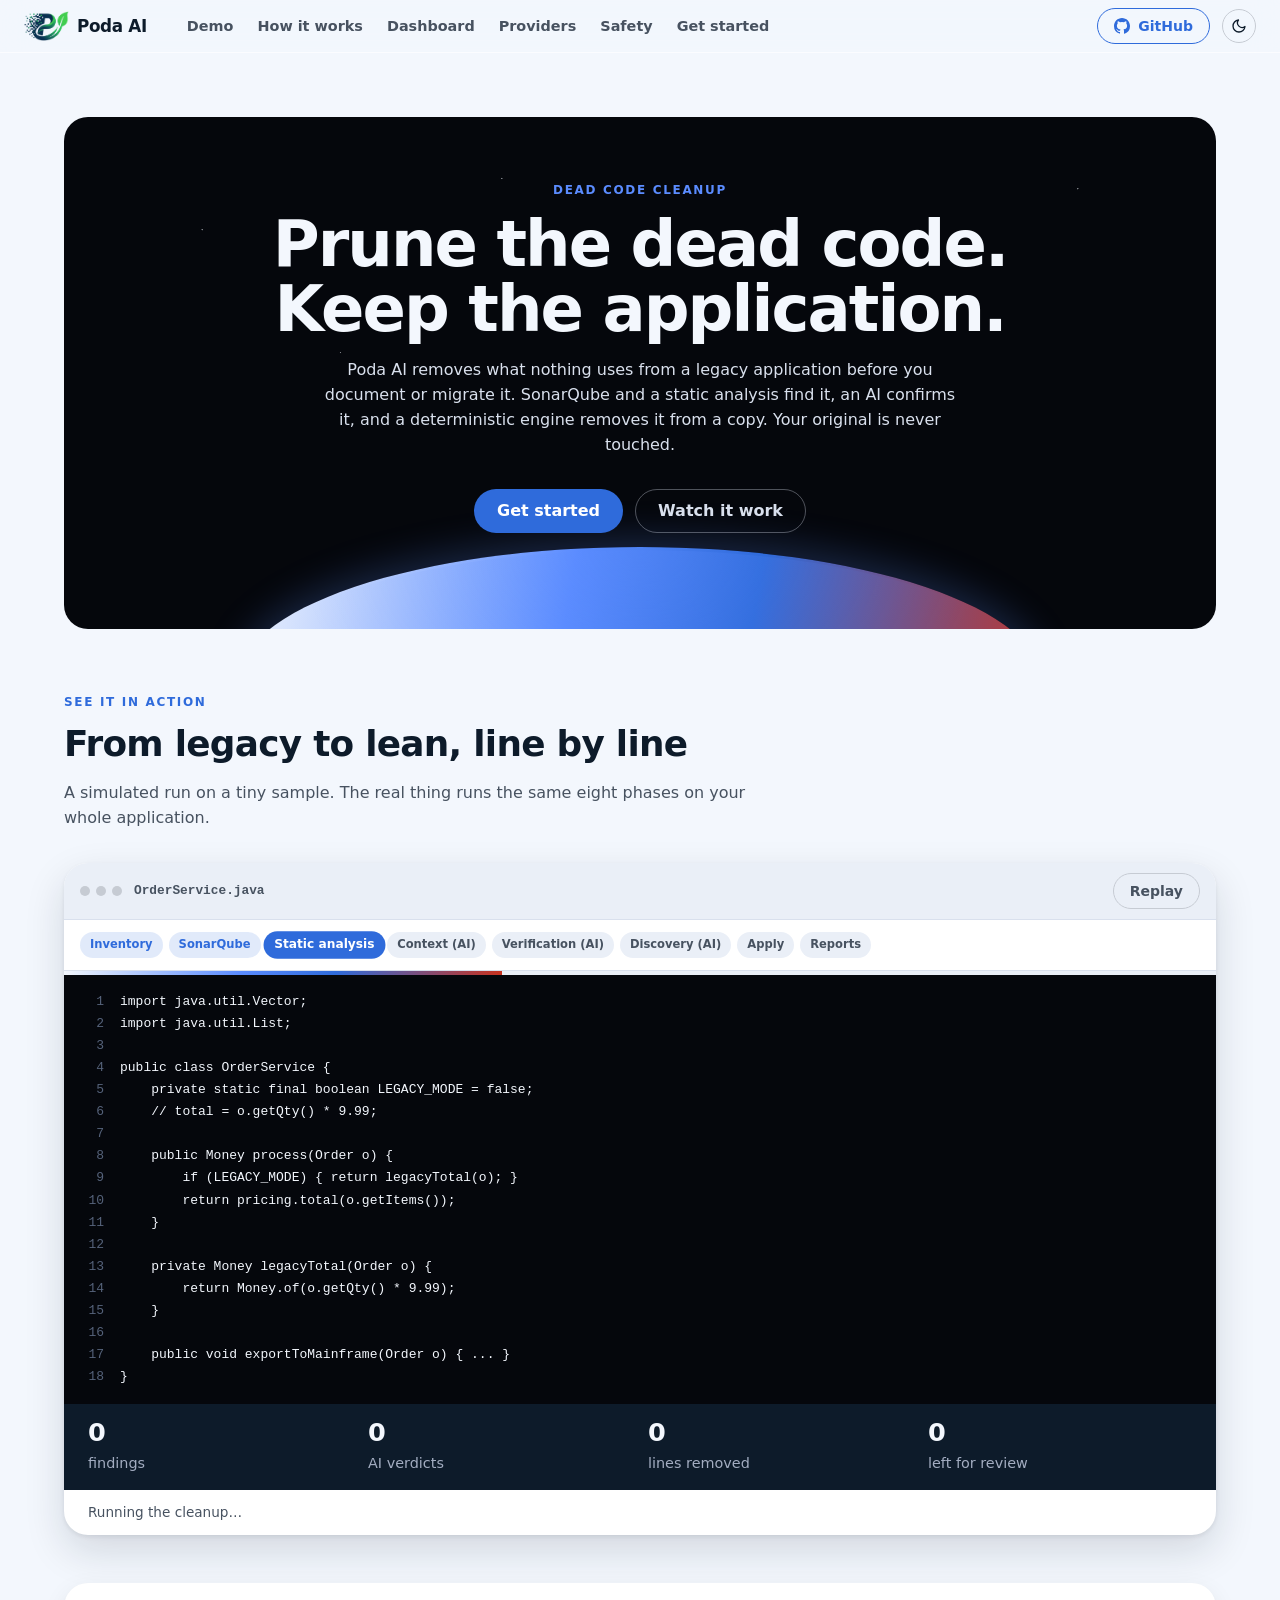
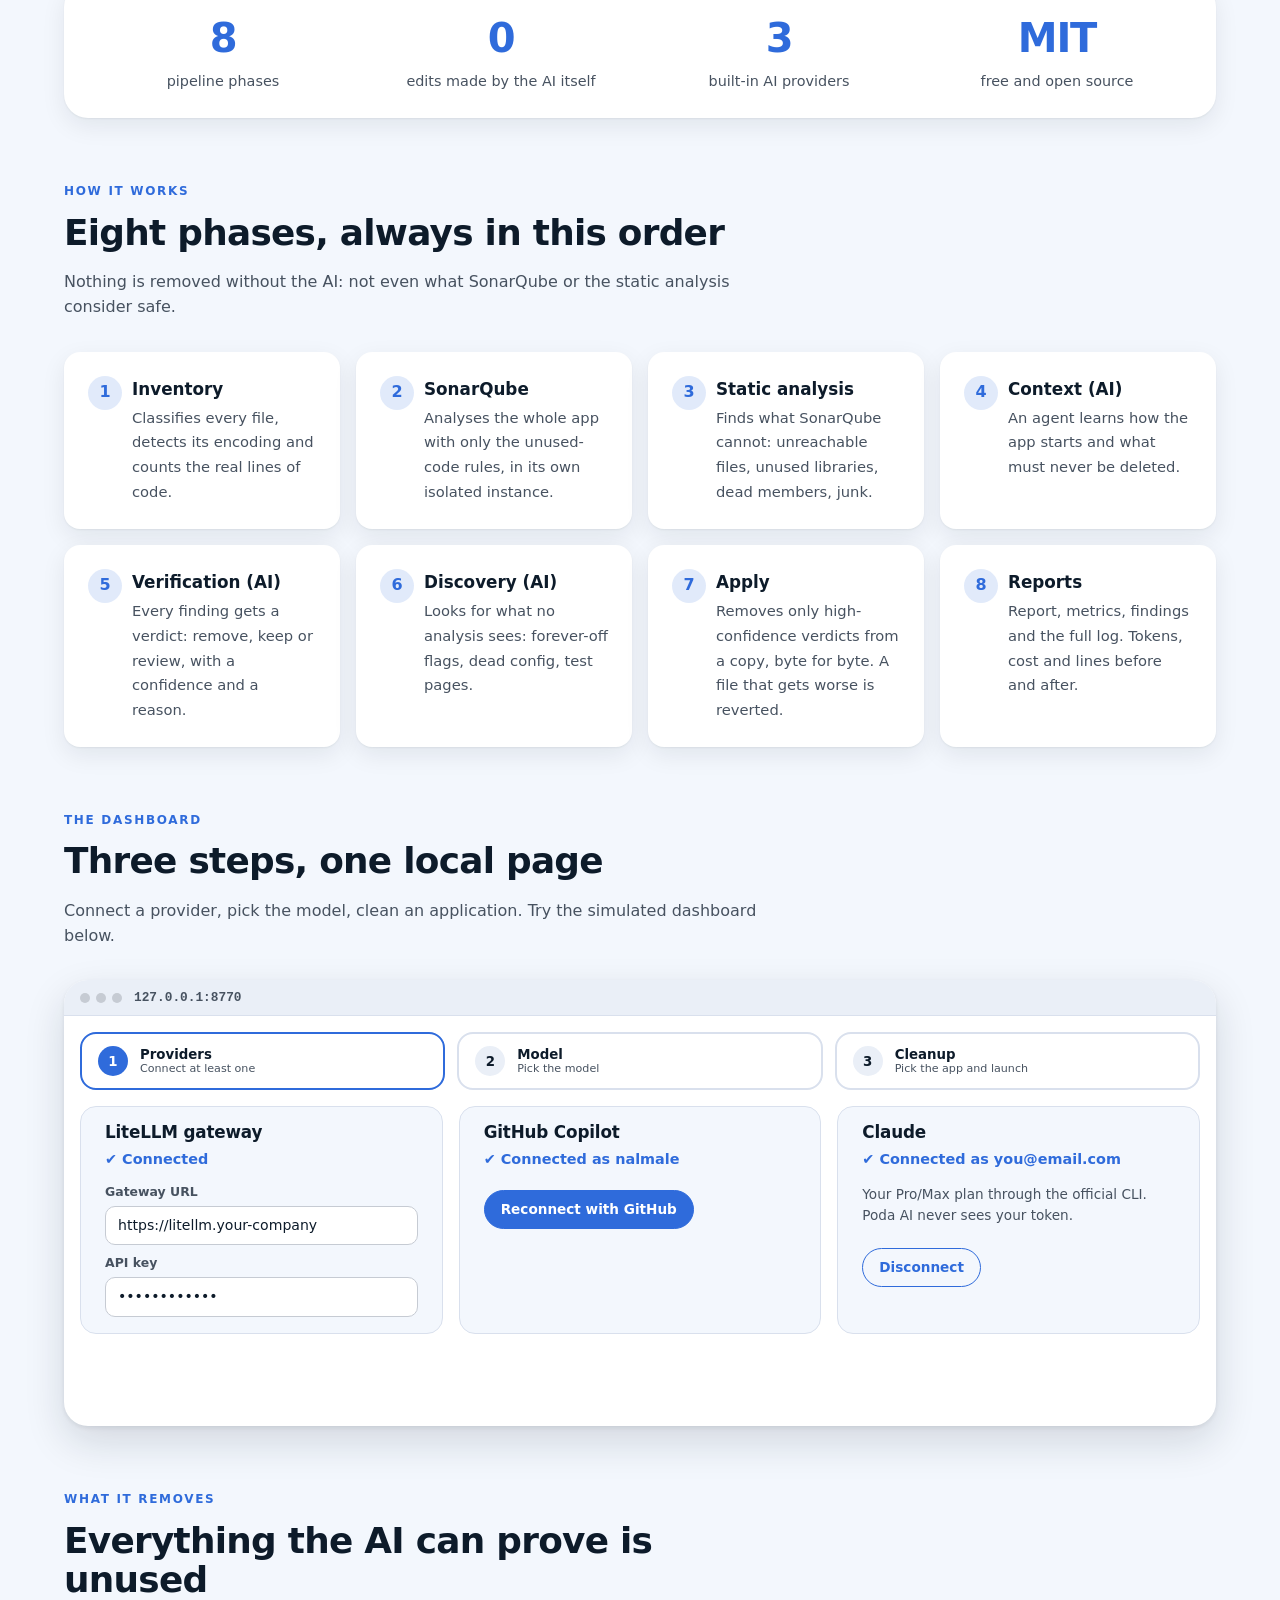
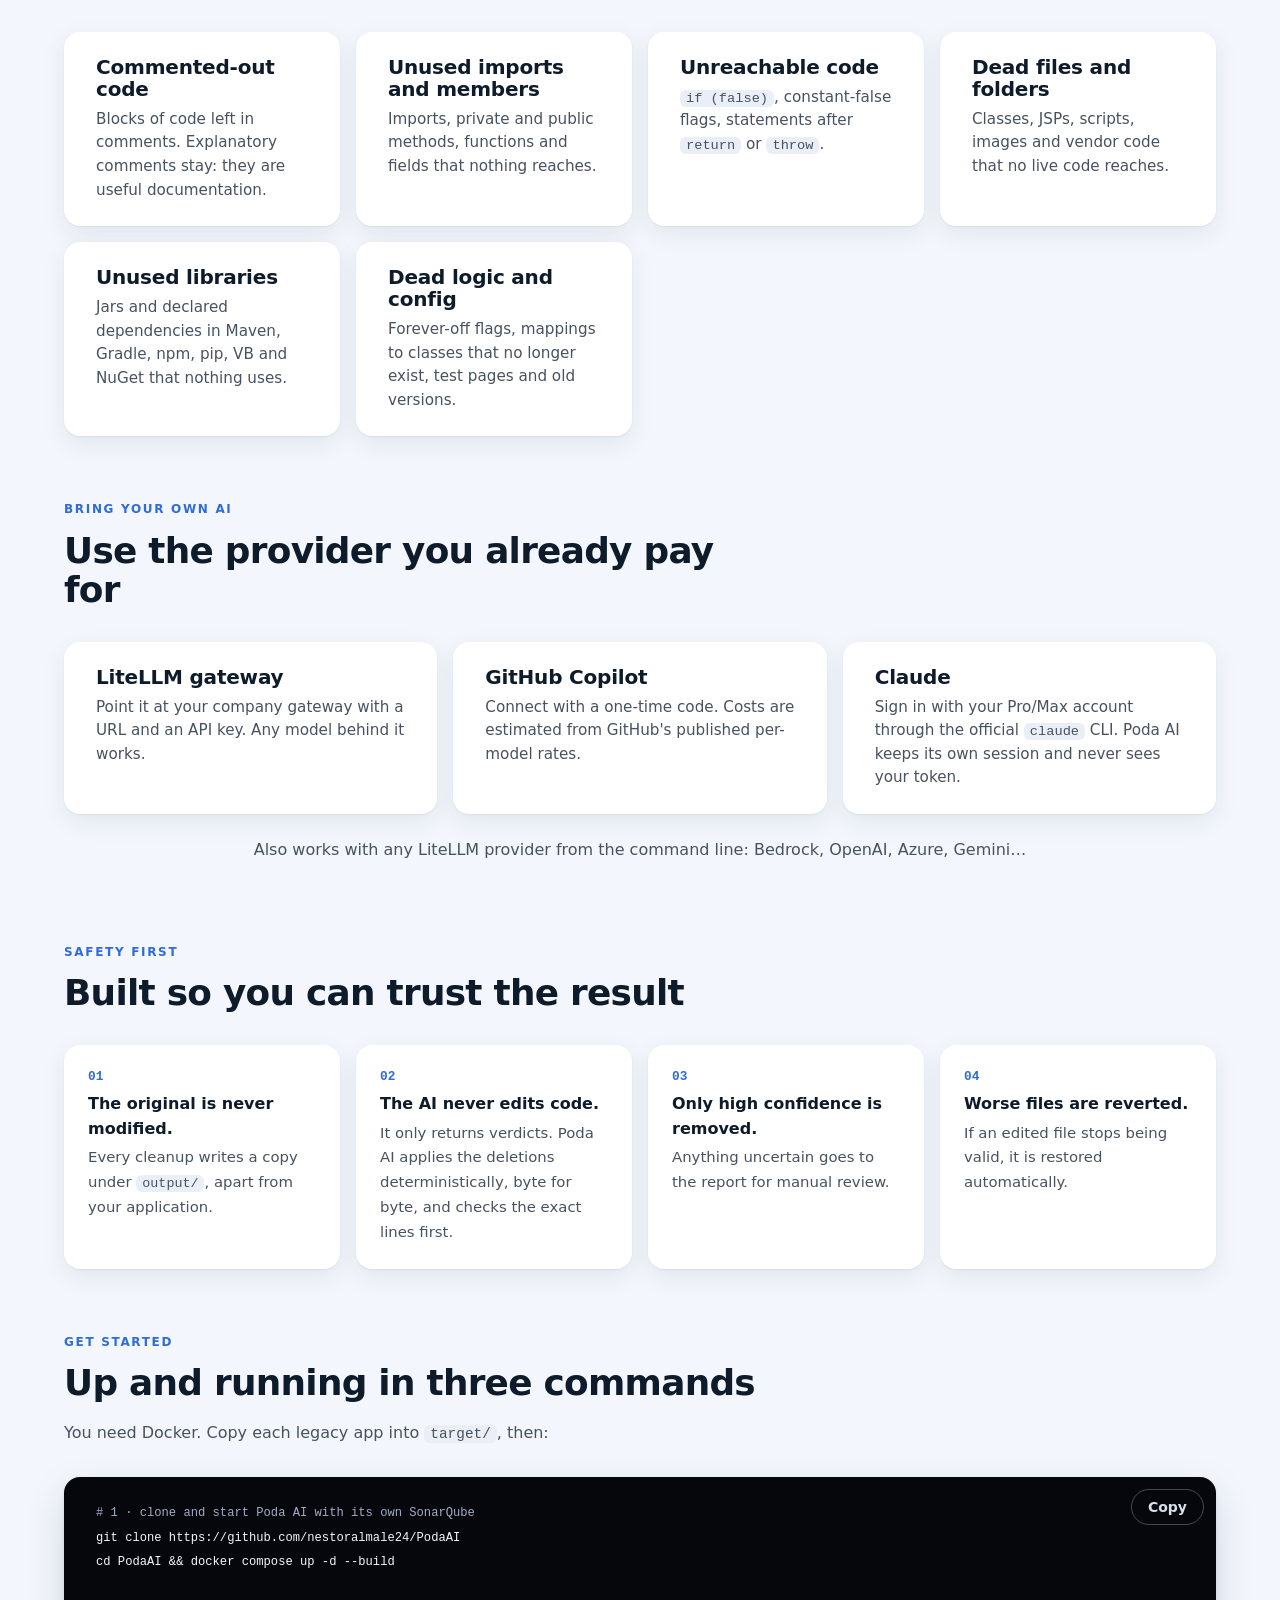
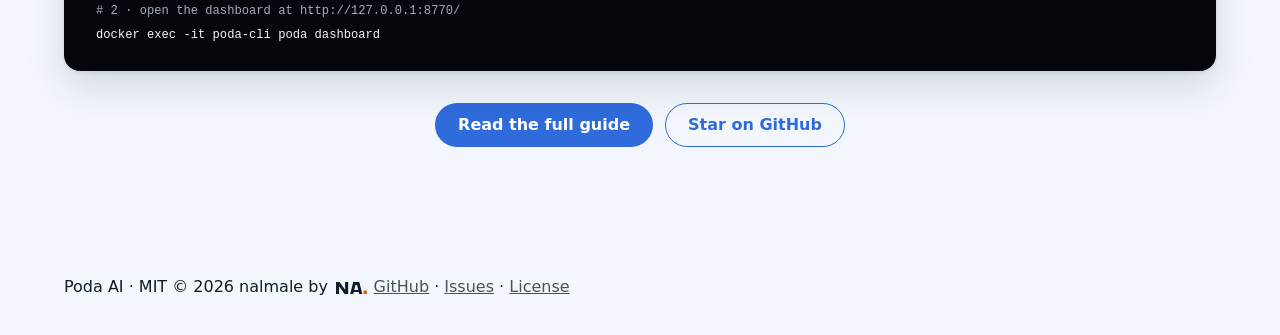
==== site/index.html @ e986725b "feat: add animated promo site Co-Authored-By: Claude Sonnet 5.5 <noreply@anthropic.com>" ====
<!doctype html>
<html lang="en-GB">
<head>
<meta charset="utf-8">
<meta name="viewport" content="width=device-width, initial-scale=1">
<title>Poda AI · Dead code cleanup for legacy applications</title>
<meta name="description" content="Poda AI removes dead code from legacy applications with SonarQube, static analysis and an AI that only gives verdicts. Your original is never touched.">
<meta property="og:title" content="Poda AI · Dead code cleanup for legacy applications">
<meta property="og:description" content="SonarQube + static analysis + AI verdicts. A clean copy, a report and the metrics. The original is never touched.">
<meta property="og:type" content="website">
<meta property="og:image" content="https://nestoralmale24.github.io/PodaAI/assets/poda-logo.png">
<link rel="icon" type="image/png" href="assets/poda-favicon.png">
<script>
  (() => {
    let theme = null;
    try { theme = localStorage.getItem('poda-site-theme'); } catch { /* storage blocked */ }
    if (theme !== 'dark' && theme !== 'light') theme = matchMedia('(prefers-color-scheme: light)').matches ? 'light' : 'dark';
    document.documentElement.dataset.theme = theme;
  })();
</script>
<link rel="stylesheet" href="assets/na.css">
<link rel="stylesheet" href="site.css">
</head>
<body>
<header class="site-header">
  <a class="brand" href="#top" aria-label="Poda AI">
    <img class="brand-mark" src="assets/poda-logo.png" alt="">
    <span class="product">Poda AI</span>
  </a>
  <nav class="nav" aria-label="Sections">
    <a href="#demo">Demo</a><a href="#how">How it works</a><a href="#dashboard">Dashboard</a><a href="#providers">Providers</a><a href="#safety">Safety</a><a href="#start">Get started</a>
  </nav>
  <div class="header-tools">
    <a class="btn btn-secondary btn-sm" href="https://github.com/nestoralmale24/PodaAI">
      <svg viewBox="0 0 16 16" width="16" height="16" aria-hidden="true" fill="currentColor"><path d="M8 0C3.58 0 0 3.58 0 8a8 8 0 0 0 5.47 7.59c.4.07.55-.17.55-.38v-1.33c-2.23.48-2.7-1.07-2.7-1.07-.36-.92-.89-1.17-.89-1.17-.73-.5.05-.49.05-.49.8.06 1.23.83 1.23.83.71 1.22 1.87.87 2.33.66.07-.52.28-.87.5-1.07-1.78-.2-3.64-.89-3.64-3.95 0-.87.31-1.59.82-2.15-.08-.2-.36-1.02.08-2.12 0 0 .67-.21 2.2.82a7.6 7.6 0 0 1 4 0c1.53-1.04 2.2-.82 2.2-.82.44 1.1.16 1.92.08 2.12.51.56.82 1.27.82 2.15 0 3.07-1.87 3.75-3.65 3.95.29.25.54.73.54 1.48v2.2c0 .21.15.46.55.38A8 8 0 0 0 16 8c0-4.42-3.58-8-8-8z"/></svg>
      GitHub</a>
    <button class="theme-toggle" id="themeToggle" type="button" aria-pressed="false" title="Toggle theme">
      <svg class="ico-moon" viewBox="0 0 24 24" fill="none" stroke="currentColor" stroke-width="2" stroke-linecap="round" stroke-linejoin="round" aria-hidden="true"><path d="M21 12.8A9 9 0 1 1 11.2 3a7 7 0 0 0 9.8 9.8z"/></svg>
      <svg class="ico-sun" viewBox="0 0 24 24" fill="none" stroke="currentColor" stroke-width="2" stroke-linecap="round" stroke-linejoin="round" aria-hidden="true"><circle cx="12" cy="12" r="4"/><path d="M12 2v2M12 20v2M4.9 4.9l1.4 1.4M17.7 17.7l1.4 1.4M2 12h2M20 12h2M4.9 19.1l1.4-1.4M17.7 6.3l1.4-1.4"/></svg>
      <span class="sr-only">Toggle theme</span>
    </button>
  </div>
</header>

<main id="top">
  <section class="container hero-wrap">
    <div class="hero">
      <p class="eyebrow">Dead code cleanup</p>
      <h1>Prune the dead code.<br>Keep the application.</h1>
      <p class="lead">Poda AI removes what nothing uses from a legacy application before you document or migrate it. SonarQube and a static analysis find it, an AI confirms it, and a deterministic engine removes it from a copy. Your original is never touched.</p>
      <div class="cta">
        <a class="btn btn-primary" href="#start">Get started</a>
        <a class="btn btn-ghost on-dark" href="#demo">Watch it work</a>
      </div>
    </div>
  </section>

  <section class="container" id="demo" aria-labelledby="demoTitle">
    <div class="section-head">
      <p class="eyebrow">See it in action</p>
      <h2 id="demoTitle">From legacy to lean, line by line</h2>
      <p class="muted">A simulated run on a tiny sample. The real thing runs the same eight phases on your whole application.</p>
    </div>
    <div class="window" id="codeDemo" aria-label="Animated example of a cleanup">
      <div class="window-bar">
        <span class="dots" aria-hidden="true"><i></i><i></i><i></i></span>
        <span class="window-title">OrderService.java</span>
        <button class="btn btn-ghost btn-sm" id="codeReplay" type="button">Replay</button>
      </div>
      <ol class="phase-strip" id="phaseStrip" aria-label="Pipeline phases"></ol>
      <div class="bar" aria-hidden="true"><span id="codeBar"></span></div>
      <pre class="code" id="code" aria-live="off"><code><span class="ln" data-dead="remove">import java.util.Vector;</span>
<span class="ln">import java.util.List;</span>
<span class="ln"></span>
<span class="ln">public class OrderService {</span>
<span class="ln" data-dead="remove">    private static final boolean LEGACY_MODE = false;</span>
<span class="ln" data-dead="remove">    // total = o.getQty() * 9.99;</span>
<span class="ln"></span>
<span class="ln">    public Money process(Order o) {</span>
<span class="ln" data-dead="remove">        if (LEGACY_MODE) { return legacyTotal(o); }</span>
<span class="ln">        return pricing.total(o.getItems());</span>
<span class="ln">    }</span>
<span class="ln"></span>
<span class="ln" data-dead="remove">    private Money legacyTotal(Order o) {</span>
<span class="ln" data-dead="remove">        return Money.of(o.getQty() * 9.99);</span>
<span class="ln" data-dead="remove">    }</span>
<span class="ln"></span>
<span class="ln" data-dead="review">    public void exportToMainframe(Order o) { ... }</span>
<span class="ln">}</span></code></pre>
      <div class="kpi-band kpis" aria-label="Cleanup counters">
        <div class="kpi"><div class="num" id="kFindings">0</div><div class="label">findings</div></div>
        <div class="kpi"><div class="num" id="kVerdicts">0</div><div class="label">AI verdicts</div></div>
        <div class="kpi"><div class="num" id="kLines">0</div><div class="label">lines removed</div></div>
        <div class="kpi"><div class="num" id="kReview">0</div><div class="label">left for review</div></div>
      </div>
      <p class="note" id="codeNote" role="status" aria-live="polite">Press Replay to run it again.</p>
    </div>
  </section>

  <section class="container band" aria-label="Key facts">
    <div class="facts">
      <div><b>8</b><span>pipeline phases</span></div>
      <div><b>0</b><span>edits made by the AI itself</span></div>
      <div><b>3</b><span>built-in AI providers</span></div>
      <div><b>MIT</b><span>free and open source</span></div>
    </div>
  </section>

  <section class="container" id="how" aria-labelledby="howTitle">
    <div class="section-head">
      <p class="eyebrow">How it works</p>
      <h2 id="howTitle">Eight phases, always in this order</h2>
      <p class="muted">Nothing is removed without the AI: not even what SonarQube or the static analysis consider safe.</p>
    </div>
    <ol class="steps-grid" id="phases">
      <li><b>Inventory</b><span>Classifies every file, detects its encoding and counts the real lines of code.</span></li>
      <li><b>SonarQube</b><span>Analyses the whole app with only the unused-code rules, in its own isolated instance.</span></li>
      <li><b>Static analysis</b><span>Finds what SonarQube cannot: unreachable files, unused libraries, dead members, junk.</span></li>
      <li><b>Context (AI)</b><span>An agent learns how the app starts and what must never be deleted.</span></li>
      <li><b>Verification (AI)</b><span>Every finding gets a verdict: remove, keep or review, with a confidence and a reason.</span></li>
      <li><b>Discovery (AI)</b><span>Looks for what no analysis sees: forever-off flags, dead config, test pages.</span></li>
      <li><b>Apply</b><span>Removes only high-confidence verdicts from a copy, byte for byte. A file that gets worse is reverted.</span></li>
      <li><b>Reports</b><span>Report, metrics, findings and the full log. Tokens, cost and lines before and after.</span></li>
    </ol>
  </section>

  <section class="container" id="dashboard" aria-labelledby="dashTitle">
    <div class="section-head">
      <p class="eyebrow">The dashboard</p>
      <h2 id="dashTitle">Three steps, one local page</h2>
      <p class="muted">Connect a provider, pick the model, clean an application. Try the simulated dashboard below.</p>
    </div>
    <div class="window dash" id="dash">
      <div class="window-bar"><span class="dots" aria-hidden="true"><i></i><i></i><i></i></span><span class="window-title">127.0.0.1:8770</span></div>
      <div class="dash-steps" role="tablist" aria-label="Steps">
        <button role="tab" class="dstep" id="dt1" aria-controls="dp1" aria-selected="true" data-step="1" type="button"><span class="num">1</span><span class="txt"><b>Providers</b><small>Connect at least one</small></span></button>
        <button role="tab" class="dstep" id="dt2" aria-controls="dp2" aria-selected="false" data-step="2" type="button"><span class="num">2</span><span class="txt"><b>Model</b><small>Pick the model</small></span></button>
        <button role="tab" class="dstep" id="dt3" aria-controls="dp3" aria-selected="false" data-step="3" type="button"><span class="num">3</span><span class="txt"><b>Cleanup</b><small>Pick the app and launch</small></span></button>
      </div>
      <div class="dash-body">
        <section role="tabpanel" id="dp1" aria-labelledby="dt1">
          <div class="mini-grid">
            <article class="mini-card"><h3>LiteLLM gateway</h3><p class="ok">✔ Connected</p><label>Gateway URL</label><div class="fake-field">https://litellm.your-company</div><label>API key</label><div class="fake-field">••••••••••••</div></article>
            <article class="mini-card"><h3>GitHub Copilot</h3><p class="ok">✔ Connected as nalmale</p><div class="fake-btn primary">Reconnect with GitHub</div></article>
            <article class="mini-card"><h3>Claude</h3><p class="ok">✔ Connected as you@email.com</p><p class="muted small">Your Pro/Max plan through the official CLI. Poda AI never sees your token.</p><div class="fake-btn">Disconnect</div></article>
          </div>
        </section>
        <section role="tabpanel" id="dp2" aria-labelledby="dt2" hidden>
          <div class="mini-card wide">
            <div class="model-row"><div><b>Main model</b><span class="muted small">Context, verification with tools and discovery.</span></div><div class="fake-field">Claude</div><div class="fake-field">Claude Sonnet 5.5 · claude-sonnet-5-5</div></div>
            <div class="model-row"><div><b>Triage model</b><span class="muted small">First review of each finding, without tools.</span></div><div class="fake-field">Claude</div><div class="fake-field">Claude Haiku 5.5 · claude-haiku-5-5</div></div>
            <p class="ok small">✔ Changes are saved automatically.</p>
          </div>
        </section>
        <section role="tabpanel" id="dp3" aria-labelledby="dt3" hidden>
          <div class="mini-card wide">
            <div class="projects"><span class="proj on">legacy-shop<small>Not cleaned yet</small></span><span class="proj">billing-core<small>Last: 3 files · 120 lines</small></span></div>
            <div class="row"><button class="btn btn-primary" id="dashRun" type="button">Start cleanup</button><span class="chip" id="dashChip">Ready</span></div>
            <ol class="mini-phases" id="miniPhases"></ol>
            <div class="bar" aria-hidden="true"><span id="dashBar"></span></div>
            <pre class="log" id="dashLog" aria-live="off" tabindex="0" aria-label="Simulated run log"></pre>
          </div>
        </section>
      </div>
    </div>
  </section>

  <section class="container" aria-labelledby="removesTitle">
    <div class="section-head">
      <p class="eyebrow">What it removes</p>
      <h2 id="removesTitle">Everything the AI can prove is unused</h2>
    </div>
    <div class="cards">
      <article class="card"><h3>Commented-out code</h3><p>Blocks of code left in comments. Explanatory comments stay: they are useful documentation.</p></article>
      <article class="card"><h3>Unused imports and members</h3><p>Imports, private and public methods, functions and fields that nothing reaches.</p></article>
      <article class="card"><h3>Unreachable code</h3><p><code>if (false)</code>, constant-false flags, statements after <code>return</code> or <code>throw</code>.</p></article>
      <article class="card"><h3>Dead files and folders</h3><p>Classes, JSPs, scripts, images and vendor code that no live code reaches.</p></article>
      <article class="card"><h3>Unused libraries</h3><p>Jars and declared dependencies in Maven, Gradle, npm, pip, VB and NuGet that nothing uses.</p></article>
      <article class="card"><h3>Dead logic and config</h3><p>Forever-off flags, mappings to classes that no longer exist, test pages and old versions.</p></article>
    </div>
  </section>

  <section class="container" id="providers" aria-labelledby="provTitle">
    <div class="section-head">
      <p class="eyebrow">Bring your own AI</p>
      <h2 id="provTitle">Use the provider you already pay for</h2>
    </div>
    <div class="cards three">
      <article class="card"><h3>LiteLLM gateway</h3><p>Point it at your company gateway with a URL and an API key. Any model behind it works.</p></article>
      <article class="card"><h3>GitHub Copilot</h3><p>Connect with a one-time code. Costs are estimated from GitHub's published per-model rates.</p></article>
      <article class="card"><h3>Claude</h3><p>Sign in with your Pro/Max account through the official <code>claude</code> CLI. Poda AI keeps its own session and never sees your token.</p></article>
    </div>
    <p class="muted center">Also works with any LiteLLM provider from the command line: Bedrock, OpenAI, Azure, Gemini…</p>
  </section>

  <section class="container" id="safety" aria-labelledby="safeTitle">
    <div class="section-head">
      <p class="eyebrow">Safety first</p>
      <h2 id="safeTitle">Built so you can trust the result</h2>
    </div>
    <ol class="safety">
      <li><b>The original is never modified.</b><span>Every cleanup writes a copy under <code>output/</code>, apart from your application.</span></li>
      <li><b>The AI never edits code.</b><span>It only returns verdicts. Poda AI applies the deletions deterministically, byte for byte, and checks the exact lines first.</span></li>
      <li><b>Only high confidence is removed.</b><span>Anything uncertain goes to the report for manual review.</span></li>
      <li><b>Worse files are reverted.</b><span>If an edited file stops being valid, it is restored automatically.</span></li>
    </ol>
  </section>

  <section class="container" id="start" aria-labelledby="startTitle">
    <div class="section-head">
      <p class="eyebrow">Get started</p>
      <h2 id="startTitle">Up and running in three commands</h2>
      <p class="muted">You need Docker. Copy each legacy app into <code>target/</code>, then:</p>
    </div>
    <div class="terminal">
      <button class="btn btn-ghost btn-sm copy" id="copyCmd" type="button">Copy</button>
      <pre id="cmds"><code><span class="c"># 1 · clone and start Poda AI with its own SonarQube</span>
git clone https://github.com/nestoralmale24/PodaAI
cd PodaAI &amp;&amp; docker compose up -d --build

<span class="c"># 2 · open the dashboard at http://127.0.0.1:8770/</span>
docker exec -it poda-cli poda dashboard</code></pre>
    </div>
    <div class="cta center"><a class="btn btn-primary" href="https://github.com/nestoralmale24/PodaAI#quick-start">Read the full guide</a><a class="btn btn-secondary" href="https://github.com/nestoralmale24/PodaAI">Star on GitHub</a></div>
  </section>
</main>

<footer class="site-footer">
  <div class="container foot">
    <span>Poda AI · MIT © 2026 nalmale</span>
    <span class="byline">by <img class="logo-light" src="assets/logo-na.svg" alt="NA."><img class="logo-dark" src="assets/logo-na-dark.svg" alt="NA."></span>
    <span><a href="https://github.com/nestoralmale24/PodaAI">GitHub</a> · <a href="https://github.com/nestoralmale24/PodaAI/issues">Issues</a> · <a href="https://github.com/nestoralmale24/PodaAI/blob/develop/LICENSE">License</a></span>
  </div>
</footer>
<script src="site.js"></script>
</body>
</html>
---- site/assets/na.css ----
/* NA. · tokens y base (sistema de diseño personal). Los componentes usan solo tokens --c-*. */
:root{
  --na-void:#05070C;--na-ink:#0D1B2A;--na-ink-2:#1A2636;--na-slate:#475260;--na-mist:#A3ADC1;
  --na-star:#F3F7FD;--na-silver:#D9E0ED;--na-blue:#2F6BDB;--na-blue-hi:#5B8CFF;
  --na-ember:#C8321F;--na-ember-hi:#E0503A;--na-dot:#C26A00;
  --na-ring:linear-gradient(100deg,#F3F7FD 0%,#5B8CFF 40%,#2F6BDB 62%,#C8321F 100%);
  --font:system-ui,-apple-system,"SF Pro Text","Segoe UI",Roboto,sans-serif;
  --mono:ui-monospace,"SF Mono","Cascadia Mono",Consolas,monospace;
  --sp-1:4px;--sp-2:8px;--sp-3:12px;--sp-4:16px;--sp-5:24px;--sp-6:32px;--sp-7:48px;--sp-8:64px;--sp-9:96px;
  --r-sm:10px;--r:16px;--r-lg:24px;--r-pill:999px;
  --ease-out:cubic-bezier(.22,1,.36,1);
  color-scheme:light;
  --c-page:var(--na-star);--c-surface:#fff;--c-sunken:#EAEFF7;--c-text:var(--na-ink);--c-muted:var(--na-slate);
  --c-border:#C6CBD3;--c-divider:var(--na-silver);--c-accent:var(--na-blue);--c-accent-hover:#2559BD;
  --c-on-accent:#fff;--c-error:var(--na-ember);--c-warn:#B8651A;--c-brand:var(--na-dot);
  --c-shadow:0 1px 2px rgba(13,27,42,.06),0 8px 24px rgba(13,27,42,.08);
  --c-shadow-hi:0 2px 4px rgba(13,27,42,.08),0 16px 40px rgba(13,27,42,.14);
  --c-glass:rgba(243,247,253,.72);--c-glass-edge:rgba(255,255,255,.6);
  --c-focus:0 0 0 3px rgba(47,107,219,.40);
  --c-veil:rgba(5,7,12,.55);--c-accent-soft:rgba(47,107,219,.14);--c-error-soft:rgba(200,50,31,.10);
}
:root[data-theme="dark"]{
  color-scheme:dark;
  --c-page:var(--na-void);--c-surface:var(--na-ink);--c-sunken:var(--na-ink-2);--c-text:var(--na-star);--c-muted:var(--na-mist);
  --c-border:#3A475F;--c-divider:rgba(217,224,237,.10);--c-accent:var(--na-blue-hi);--c-accent-hover:#7FA5FF;
  --c-on-accent:var(--na-void);--c-error:var(--na-ember-hi);--c-warn:var(--na-dot);--c-brand:var(--na-dot);
  --c-shadow:0 0 0 1px rgba(217,224,237,.08);
  --c-shadow-hi:0 0 0 1px rgba(91,140,255,.25),0 16px 40px rgba(0,0,0,.5);
  --c-glass:rgba(13,27,42,.62);--c-glass-edge:rgba(217,224,237,.10);
  --c-focus:0 0 0 3px rgba(91,140,255,.55);
  --c-accent-soft:rgba(91,140,255,.18);--c-error-soft:rgba(224,80,58,.14);
}
*{box-sizing:border-box}
body{margin:0;font:400 1rem/1.55 var(--font);color:var(--c-text);background:var(--c-page);-webkit-font-smoothing:antialiased;
  transition:background-color .2s ease,color .2s ease}
h1,h2,h3{line-height:1.1;margin:0 0 .5em;font-weight:700}
h1{font-size:clamp(2.25rem,5vw,4rem);font-weight:800;letter-spacing:-.03em;line-height:1.02}
h2{font-size:clamp(1.5rem,2.8vw,2.25rem);letter-spacing:-.02em}
h3{font-size:1.25rem;letter-spacing:-.01em}
.eyebrow{font-size:.75rem;font-weight:700;letter-spacing:.14em;text-transform:uppercase;color:var(--c-accent);margin:0 0 var(--sp-3)}
.lead{font-size:1.2rem;color:var(--c-muted)}
.muted{color:var(--c-muted)}
a{color:var(--c-accent)} a:hover{color:var(--c-accent-hover)}
:focus-visible{outline:none;box-shadow:var(--c-focus);border-radius:var(--r-sm)}
.container{max-width:1200px;margin-inline:auto;padding-inline:var(--sp-5)}

/* Botones */
.btn{font:600 1rem/1 var(--font);border-radius:var(--r-pill);padding:12px 22px;min-height:44px;display:inline-flex;align-items:center;gap:10px;
  border:1.5px solid transparent;cursor:pointer;text-decoration:none;transition:background-color .2s ease,border-color .2s ease,color .2s ease,transform .1s var(--ease-out)}
.btn:active:not(:disabled){transform:scale(.97)}
.btn-primary{background:var(--c-accent);color:var(--c-on-accent)}
.btn-primary:hover:not(:disabled){background:var(--c-accent-hover);color:var(--c-on-accent)}
.btn-secondary{background:transparent;color:var(--c-accent);border-color:var(--c-accent)}
.btn-secondary:hover:not(:disabled){background:var(--c-accent);color:var(--c-on-accent)}
.btn-ghost{background:transparent;color:var(--c-muted);border-color:var(--c-border)}
.btn-ghost:hover:not(:disabled){border-color:var(--c-text);color:var(--c-text)}
.btn-danger{background:var(--c-error);color:#fff}

/* Hero: anillo de luz sobre el espacio */
.hero{position:relative;overflow:hidden;isolation:isolate;background:var(--na-void);color:var(--na-star);border-radius:var(--r-lg);padding:var(--sp-6) var(--sp-7)}
.hero::before{content:"";position:absolute;z-index:-1;left:50%;top:84%;width:70%;aspect-ratio:3/1;transform:translateX(-50%);border-radius:50%;
  border-top:3px solid transparent;background:radial-gradient(ellipse at 50% 0,rgba(91,140,255,.22),transparent 60%) padding-box,var(--na-ring) border-box;
  filter:blur(.5px);box-shadow:0 -10px 36px rgba(91,140,255,.22)}
.hero::after{content:"";position:absolute;inset:0;z-index:-1;opacity:.5;pointer-events:none;
  background:radial-gradient(1px 1px at 12% 22%,#F3F7FD 50%,transparent),radial-gradient(1px 1px at 38% 12%,#F3F7FD 50%,transparent),
  radial-gradient(1px 1px at 71% 28%,#F3F7FD 50%,transparent),radial-gradient(1px 1px at 88% 14%,#F3F7FD 50%,transparent),
  radial-gradient(1px 1px at 55% 40%,#F3F7FD 50%,transparent),radial-gradient(1px 1px at 24% 46%,#F3F7FD 50%,transparent)}
.hero h1{color:var(--na-star);font-size:clamp(1.6rem,3.2vw,2.25rem);margin-bottom:var(--sp-2)} .hero .lead{color:var(--na-silver);max-width:60ch;font-size:1rem}
.hero .eyebrow{color:var(--na-blue-hi)}

/* Banda de KPIs */
.kpi-band{background:var(--na-ink);color:var(--na-star);border-radius:var(--r-lg);padding:var(--sp-6);display:grid;grid-template-columns:repeat(auto-fit,minmax(180px,1fr));gap:var(--sp-6)}
:root[data-theme="dark"] .kpi-band{background:var(--na-ink-2)}
.kpi .num{font-weight:800;font-size:clamp(1.75rem,3vw,2.5rem);letter-spacing:-.02em;line-height:1;color:var(--na-star);font-variant-numeric:tabular-nums}
.kpi .label{font-size:.9rem;color:var(--na-mist);margin-top:6px}

/* Campos */
.field{border:1px solid var(--c-border);border-radius:var(--r-sm);padding:12px 14px;font:inherit;color:var(--c-text);background:var(--c-surface);width:100%;transition:border-color .2s ease,box-shadow .2s ease}
.field::placeholder{color:var(--c-muted);opacity:.7}
.field:focus{outline:none;border-color:var(--c-accent);box-shadow:var(--c-focus)}

/* Cabecera y pie */
.site-header{position:sticky;top:0;z-index:50;display:flex;align-items:center;gap:var(--sp-6);padding:var(--sp-3) var(--sp-5);
  background:var(--c-glass);-webkit-backdrop-filter:blur(20px) saturate(180%);backdrop-filter:blur(20px) saturate(180%);border-bottom:1px solid var(--c-glass-edge)}
.site-footer{padding-block:var(--sp-6)}

@media (prefers-reduced-motion:reduce){*{transition-property:opacity,background-color,color!important;transition-duration:.15s!important;animation:none!important}.btn:active{transform:none}}
@media (prefers-reduced-transparency:reduce){.site-header{background:var(--c-page);-webkit-backdrop-filter:none;backdrop-filter:none}}
@media (prefers-contrast:more){.field,.btn-ghost,.panel,.step,.project,.tab{border-width:1.5px;border-color:var(--c-text)}.site-header{background:var(--c-page);-webkit-backdrop-filter:none;backdrop-filter:none}}
---- site/site.css ----
/* Poda AI landing · built on assets/na.css (NA. tokens). Everything uses --c-* tokens. */
html { scroll-behavior: smooth; scroll-padding-top: 72px; }
.sr-only { position: absolute; width: 1px; height: 1px; overflow: hidden; clip: rect(0 0 0 0); white-space: nowrap; }
.center { text-align: center; }
.small { font-size: .85rem; }
code { font-family: var(--mono); font-size: .9em; background: var(--c-sunken); padding: 1px 6px; border-radius: 6px; }

/* header */
.site-header { padding: 8px var(--sp-5); gap: var(--sp-5); }
.brand { display: inline-flex; align-items: center; gap: var(--sp-2); text-decoration: none; }
.brand-mark { height: 30px; width: auto; display: block; }
:root[data-theme="dark"] .brand-mark { filter: drop-shadow(0 0 1px rgba(243, 247, 253, .55)); }
.product { font-weight: 800; font-size: 1.05rem; letter-spacing: -.02em; color: var(--c-text); }
.nav { display: flex; gap: var(--sp-5); margin-left: var(--sp-4); }
.nav a { color: var(--c-muted); text-decoration: none; font-size: .9rem; font-weight: 600; transition: color .2s ease; }
.nav a:hover { color: var(--c-text); }
.header-tools { margin-left: auto; display: inline-flex; align-items: center; gap: var(--sp-3); }
.btn-sm { min-height: 36px; padding: 8px 16px; font-size: .875rem; gap: 8px; }
.theme-toggle { display: inline-grid; place-items: center; width: 34px; height: 34px; padding: 0; border-radius: var(--r-pill); cursor: pointer;
  background: transparent; color: var(--c-text); border: 1px solid var(--c-border); transition: border-color .2s ease, color .2s ease; }
.theme-toggle:hover { border-color: var(--c-accent); color: var(--c-accent); }
.theme-toggle svg { width: 16px; height: 16px; }
:root[data-theme="dark"] .ico-moon, :root:not([data-theme="dark"]) .ico-sun { display: none; }
.logo-dark { display: none; } :root[data-theme="dark"] .logo-light { display: none; } :root[data-theme="dark"] .logo-dark { display: block; }
@media (max-width: 860px) { .nav { display: none; } }

/* hero */
.hero-wrap { padding-top: var(--sp-7); }
.hero { padding: var(--sp-8) var(--sp-7) var(--sp-9); text-align: center; }
.hero h1 { font-size: clamp(2.2rem, 6vw, 4rem); margin-bottom: var(--sp-4); }
.hero .lead { margin: 0 auto var(--sp-6); max-width: 62ch; }
.cta { display: flex; gap: var(--sp-3); flex-wrap: wrap; justify-content: center; }
.btn-ghost.on-dark { color: var(--na-silver); border-color: rgba(217, 224, 237, .35); }
.btn-ghost.on-dark:hover:not(:disabled) { color: #fff; border-color: #fff; }
@media (max-width: 700px) { .hero { padding: var(--sp-7) var(--sp-5) var(--sp-8); } }

/* sections */
section.container { padding-block: var(--sp-8) 0; }
.section-head { margin-bottom: var(--sp-6); max-width: 70ch; }
.section-head p.muted { margin: 0; }
.band { padding-top: var(--sp-7) !important; }
.facts { display: grid; grid-template-columns: repeat(auto-fit, minmax(150px, 1fr)); gap: var(--sp-5); padding: var(--sp-5) var(--sp-6); background: var(--c-surface); border-radius: var(--r-lg); box-shadow: var(--c-shadow); }
.facts div { text-align: center; }
.facts b { display: block; font-size: clamp(1.75rem, 4vw, 2.5rem); font-weight: 800; letter-spacing: -.03em; background: var(--na-ring); -webkit-background-clip: text; background-clip: text; color: transparent; }
:root:not([data-theme="dark"]) .facts b { background: none; color: var(--c-accent); }
.facts span { color: var(--c-muted); font-size: .9rem; }

/* windows (demos) */
.window { background: var(--c-surface); border-radius: var(--r-lg); box-shadow: var(--c-shadow-hi); overflow: hidden; }
.window-bar { display: flex; align-items: center; gap: var(--sp-3); padding: 10px var(--sp-4); border-bottom: 1px solid var(--c-divider); background: var(--c-sunken); }
.dots { display: inline-flex; gap: 6px; } .dots i { width: 10px; height: 10px; border-radius: 50%; background: var(--c-border); display: block; }
.window-title { flex: 1; font: 600 .8rem var(--mono); color: var(--c-muted); }
.phase-strip { list-style: none; margin: 0; padding: var(--sp-3) var(--sp-4); display: flex; gap: 6px; flex-wrap: wrap; border-bottom: 1px solid var(--c-divider); }
.phase-strip li { font-size: .72rem; font-weight: 700; padding: 4px 10px; border-radius: var(--r-pill); background: var(--c-sunken); color: var(--c-muted); transition: background-color .25s var(--ease-out), color .25s ease, transform .25s var(--ease-out); }
.phase-strip li.on { background: var(--c-accent); color: var(--c-on-accent); transform: scale(1.06); }
.phase-strip li.done { background: var(--c-accent-soft); color: var(--c-accent); }
.bar { height: 4px; background: var(--c-sunken); overflow: hidden; }
.bar span { display: block; height: 100%; width: 0; background: var(--na-ring); transition: width .5s var(--ease-out); }
.code { margin: 0; padding: var(--sp-4) 0; background: var(--na-void); color: var(--na-star); font: 13px/1.7 var(--mono); overflow-x: auto; }
.code code { display: block; background: none; padding: 0; font-size: inherit; counter-reset: ln; white-space: normal; }
.ln { display: block; position: relative; padding: 0 var(--sp-5) 0 56px; min-height: 1.7em; white-space: pre; max-height: 1.7em; overflow: hidden;
  transition: max-height .5s var(--ease-out), opacity .4s ease, background-color .3s ease, transform .5s var(--ease-out); }
.ln::before { counter-increment: ln; content: counter(ln); position: absolute; left: 0; width: 40px; text-align: right; color: #55627a; }
.ln[data-dead]::after { content: attr(data-badge); position: absolute; right: var(--sp-4); top: 2px; font: 700 10px/1 var(--font); letter-spacing: .06em; text-transform: uppercase; padding: 3px 8px; border-radius: var(--r-pill); opacity: 0; transition: opacity .3s ease; }
.ln.judged[data-dead="remove"] { background: rgba(224, 80, 58, .14); }
.ln.judged[data-dead="remove"]::after { opacity: 1; background: var(--na-ember-hi); color: var(--na-void); }
.ln.judged[data-dead="review"] { background: rgba(194, 106, 0, .16); }
.ln.judged[data-dead="review"]::after { opacity: 1; background: var(--na-dot); color: var(--na-void); }
.ln.striking { text-decoration: line-through; text-decoration-color: var(--na-ember-hi); color: #8a95ab; }
.ln.gone { max-height: 0; opacity: 0; transform: translateX(24px); }
.kpis { margin: 0; border-radius: 0; padding: var(--sp-4) var(--sp-5); gap: var(--sp-4); grid-template-columns: repeat(auto-fit, minmax(120px, 1fr)); }
.kpis .kpi .num { font-size: 1.6rem; }
.note { margin: 0; padding: var(--sp-3) var(--sp-5); font-size: .85rem; color: var(--c-muted); }

/* how it works */
.steps-grid { list-style: none; margin: 0; padding: 0; display: grid; grid-template-columns: repeat(auto-fit, minmax(250px, 1fr)); gap: var(--sp-4); counter-reset: ph; }
.steps-grid li { counter-increment: ph; position: relative; background: var(--c-surface); border-radius: var(--r); box-shadow: var(--c-shadow); padding: var(--sp-5) var(--sp-5) var(--sp-5) 68px; opacity: 0; transform: translateY(16px); transition: opacity .5s var(--ease-out), transform .5s var(--ease-out), box-shadow .22s var(--ease-out); }
.steps-grid li.in { opacity: 1; transform: none; }
.steps-grid li:hover { box-shadow: var(--c-shadow-hi); }
.steps-grid li::before { content: counter(ph); position: absolute; left: var(--sp-5); top: var(--sp-5); width: 34px; height: 34px; border-radius: 50%; display: grid; place-items: center; font-weight: 800; background: var(--c-accent-soft); color: var(--c-accent); }
.steps-grid b { display: block; margin-bottom: 4px; font-size: 1.05rem; }
.steps-grid span { color: var(--c-muted); font-size: .92rem; }

/* dashboard mock */
.dash-steps { display: grid; grid-template-columns: repeat(3, minmax(0, 1fr)); gap: var(--sp-3); padding: var(--sp-4); }
.dstep { display: flex; align-items: center; gap: var(--sp-3); text-align: left; padding: var(--sp-3) var(--sp-4); background: var(--c-surface); border: 2px solid var(--c-divider); border-radius: var(--r); cursor: pointer; color: var(--c-text); font-family: var(--font); transition: border-color .2s ease, transform .1s var(--ease-out); }
.dstep:active { transform: scale(.98); }
.dstep .num { flex: none; width: 30px; height: 30px; border-radius: 50%; display: grid; place-items: center; font-weight: 800; background: var(--c-sunken); }
.dstep .txt { display: grid; min-width: 0; } .dstep small { color: var(--c-muted); white-space: nowrap; overflow: hidden; text-overflow: ellipsis; }
.dstep[aria-selected="true"] { border-color: var(--c-accent); } .dstep[aria-selected="true"] .num { background: var(--c-accent); color: var(--c-on-accent); }
@media (max-width: 700px) { .dash-steps { grid-template-columns: 1fr; } }
.dash-body { padding: 0 var(--sp-4) var(--sp-5); min-height: 320px; }
[role="tabpanel"][hidden] { display: none; }
.mini-grid { display: grid; grid-template-columns: repeat(auto-fit, minmax(220px, 1fr)); gap: var(--sp-4); }
.mini-card { background: var(--c-page); border: 1px solid var(--c-divider); border-radius: var(--r); padding: var(--sp-4) var(--sp-5); }
.mini-card h3 { font-size: 1.05rem; margin-bottom: 6px; }
.ok { color: var(--c-accent); font-weight: 600; font-size: .9rem; margin: 0 0 var(--sp-3); }
.mini-card label { display: block; font-size: .78rem; font-weight: 600; color: var(--c-muted); margin: var(--sp-2) 0 4px; }
.fake-field { border: 1px solid var(--c-border); border-radius: var(--r-sm); padding: 8px 12px; background: var(--c-surface); font-size: .88rem; }
.fake-btn { display: inline-block; margin-top: var(--sp-2); padding: 8px 16px; border-radius: var(--r-pill); border: 1.5px solid var(--c-accent); color: var(--c-accent); font-weight: 600; font-size: .85rem; }
.fake-btn.primary { background: var(--c-accent); color: var(--c-on-accent); }
.model-row { display: grid; grid-template-columns: 1.3fr .8fr 1.6fr; gap: var(--sp-3); align-items: center; padding: var(--sp-3) 0; border-bottom: 1px solid var(--c-divider); }
.model-row div:first-child { display: grid; } @media (max-width: 700px) { .model-row { grid-template-columns: 1fr; } }
.projects { display: flex; gap: var(--sp-3); flex-wrap: wrap; margin-bottom: var(--sp-4); }
.proj { display: grid; padding: 8px 14px; border: 1px solid var(--c-border); border-radius: var(--r-sm); font-weight: 700; font-size: .9rem; } .proj small { font-weight: 400; color: var(--c-muted); }
.proj.on { border-color: var(--c-accent); box-shadow: 0 0 0 3px var(--c-accent-soft); }
.row { display: flex; align-items: center; gap: var(--sp-3); margin-bottom: var(--sp-3); }
.chip { font-size: .75rem; font-weight: 700; padding: 4px 12px; border-radius: var(--r-pill); background: var(--c-sunken); } .chip.running { background: var(--c-accent); color: var(--c-on-accent); }
.mini-phases { list-style: none; margin: 0 0 var(--sp-3); padding: 0; display: grid; grid-template-columns: repeat(auto-fit, minmax(190px, 1fr)); gap: 4px var(--sp-4); font-size: .85rem; }
.mini-phases li { color: var(--c-muted); } .mini-phases li.run { color: var(--c-text); font-weight: 600; } .mini-phases li.done { color: var(--c-accent); }
.mini-phases li::before { content: "·"; display: inline-block; width: 18px; font-weight: 700; } .mini-phases li.run::before { content: "◐"; animation: spin 1s linear infinite; } .mini-phases li.done::before { content: "✔"; }
@keyframes spin { to { transform: rotate(360deg); } }
.log { height: 140px; overflow: auto; margin: var(--sp-3) 0 0; padding: var(--sp-3) var(--sp-4); background: var(--na-void); color: var(--na-mist); border-radius: var(--r-sm); font: 12px/1.6 var(--mono); white-space: pre-wrap; }
.log .ok2 { color: var(--na-blue-hi); } .log .rm { color: var(--na-ember-hi); } .log .rv { color: var(--na-dot); }

/* cards */
.cards { display: grid; grid-template-columns: repeat(auto-fit, minmax(260px, 1fr)); gap: var(--sp-4); }
.cards.three { grid-template-columns: repeat(auto-fit, minmax(280px, 1fr)); margin-bottom: var(--sp-5); }
.card { background: var(--c-surface); border-radius: var(--r); box-shadow: var(--c-shadow); padding: var(--sp-5) var(--sp-6); transition: box-shadow .22s var(--ease-out), transform .22s var(--ease-out); }
.card:hover { box-shadow: var(--c-shadow-hi); transform: translateY(-2px); }
.card h3 { margin-bottom: var(--sp-2); } .card p { margin: 0; color: var(--c-muted); font-size: .95rem; }

/* safety */
.safety { list-style: none; margin: 0; padding: 0; display: grid; grid-template-columns: repeat(auto-fit, minmax(250px, 1fr)); gap: var(--sp-4); counter-reset: s; }
.safety li { counter-increment: s; background: var(--c-surface); border-radius: var(--r); box-shadow: var(--c-shadow); padding: var(--sp-5); }
.safety li::before { content: "0" counter(s); display: block; font: 800 .8rem var(--mono); color: var(--c-accent); margin-bottom: var(--sp-2); }
.safety b { display: block; margin-bottom: 4px; } .safety span { color: var(--c-muted); font-size: .93rem; }

/* terminal */
.terminal { position: relative; background: var(--na-void); border-radius: var(--r); box-shadow: var(--c-shadow-hi); }
.terminal pre { margin: 0; padding: var(--sp-5) var(--sp-6); overflow-x: auto; font: 13.5px/1.8 var(--mono); color: var(--na-star); }
.terminal code { background: none; padding: 0; } .terminal .c { color: var(--na-mist); }
.terminal .copy { position: absolute; right: var(--sp-3); top: var(--sp-3); color: var(--na-silver); border-color: rgba(217, 224, 237, .3); }
.cta.center { margin-top: var(--sp-6); }

/* footer */
.site-footer { margin-top: var(--sp-9); }
.foot { justify-content: space-between; }
.byline { display: inline-flex; align-items: center; gap: 6px; } .byline img { height: 16px; }
.site-footer a { color: var(--c-muted); }
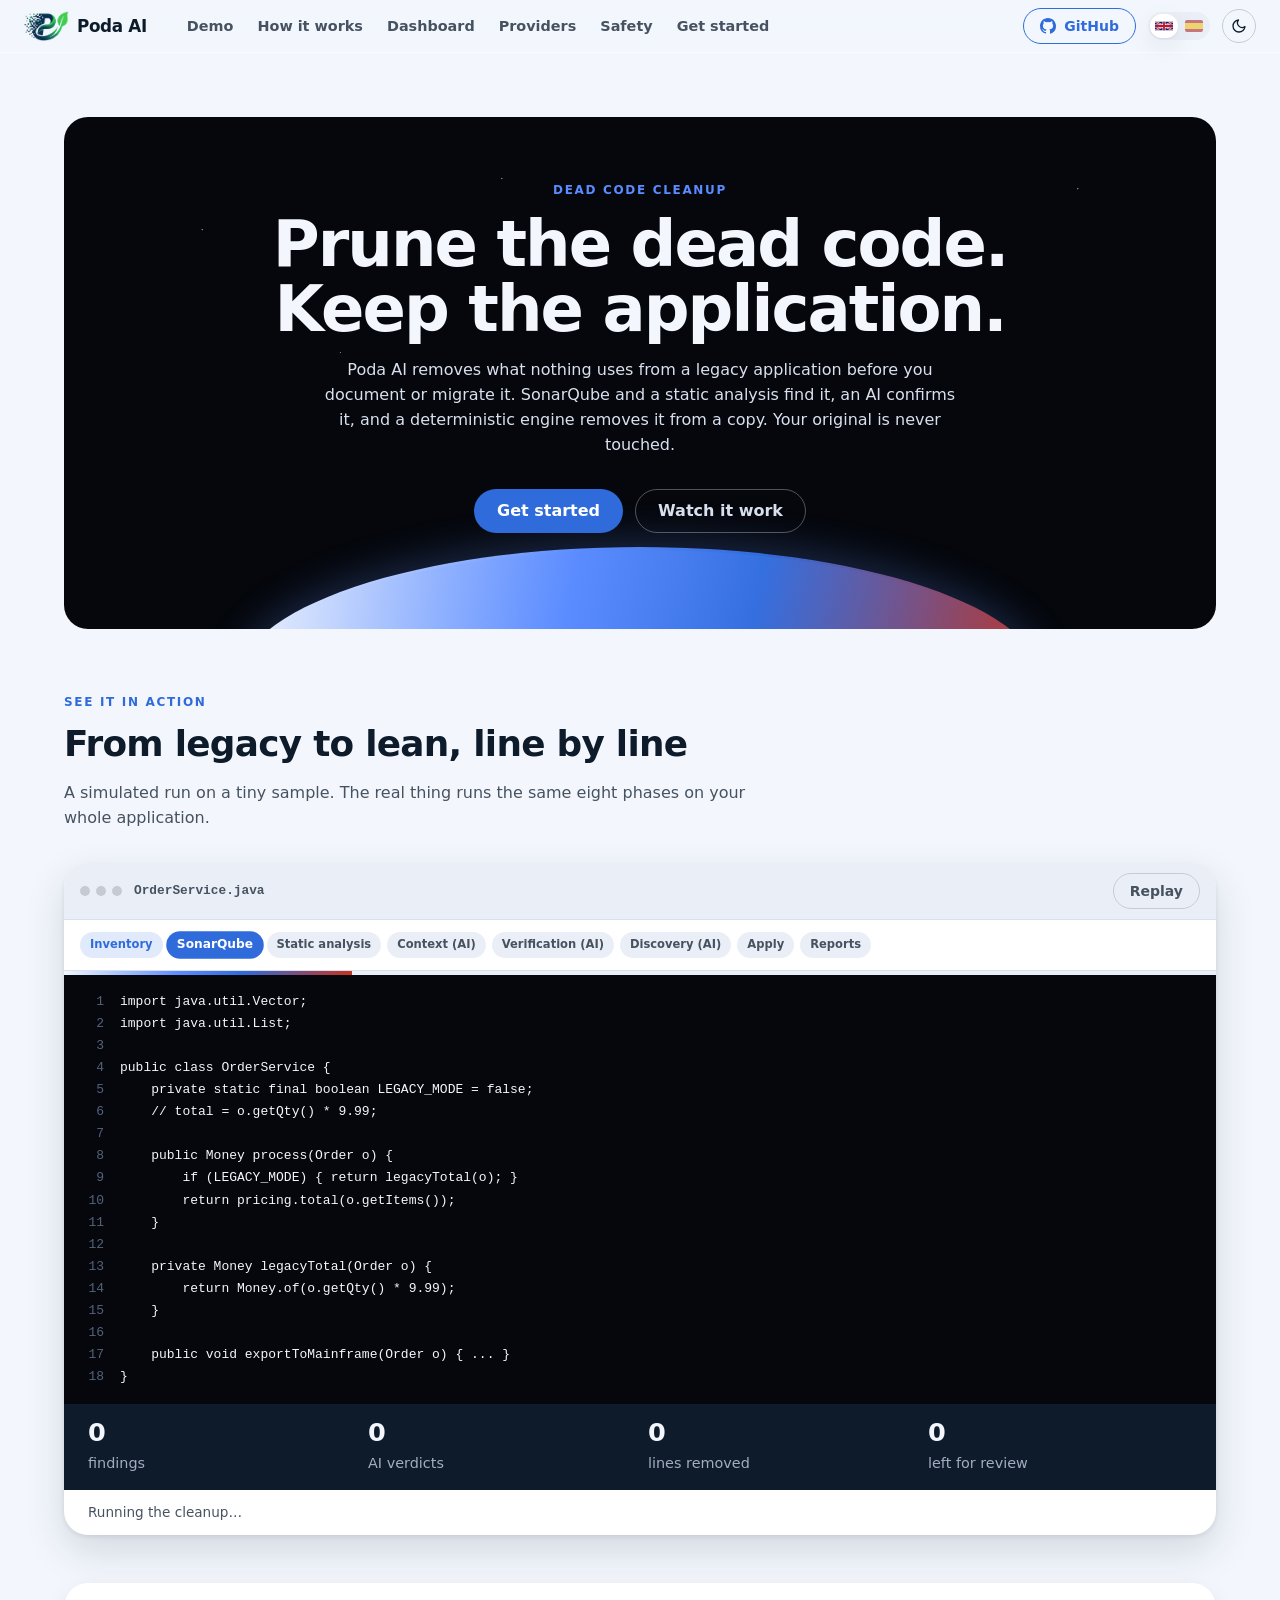
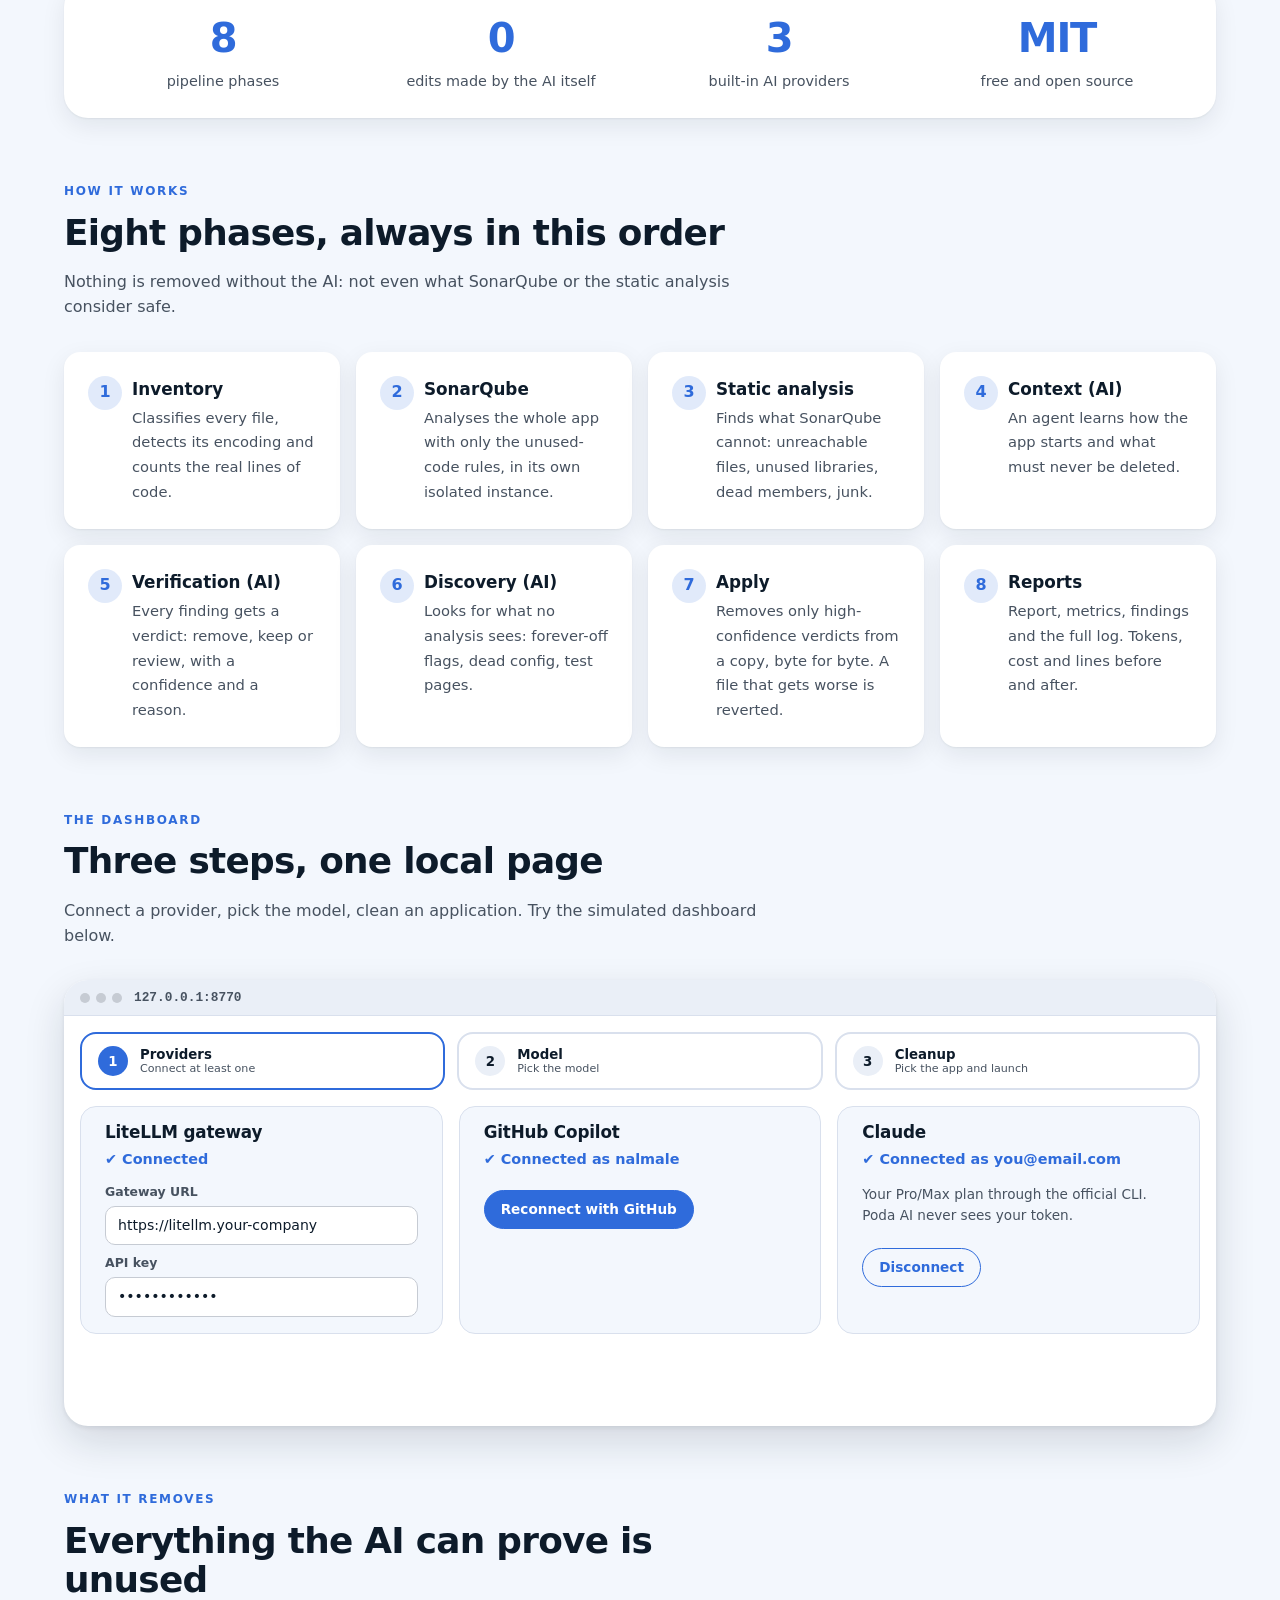
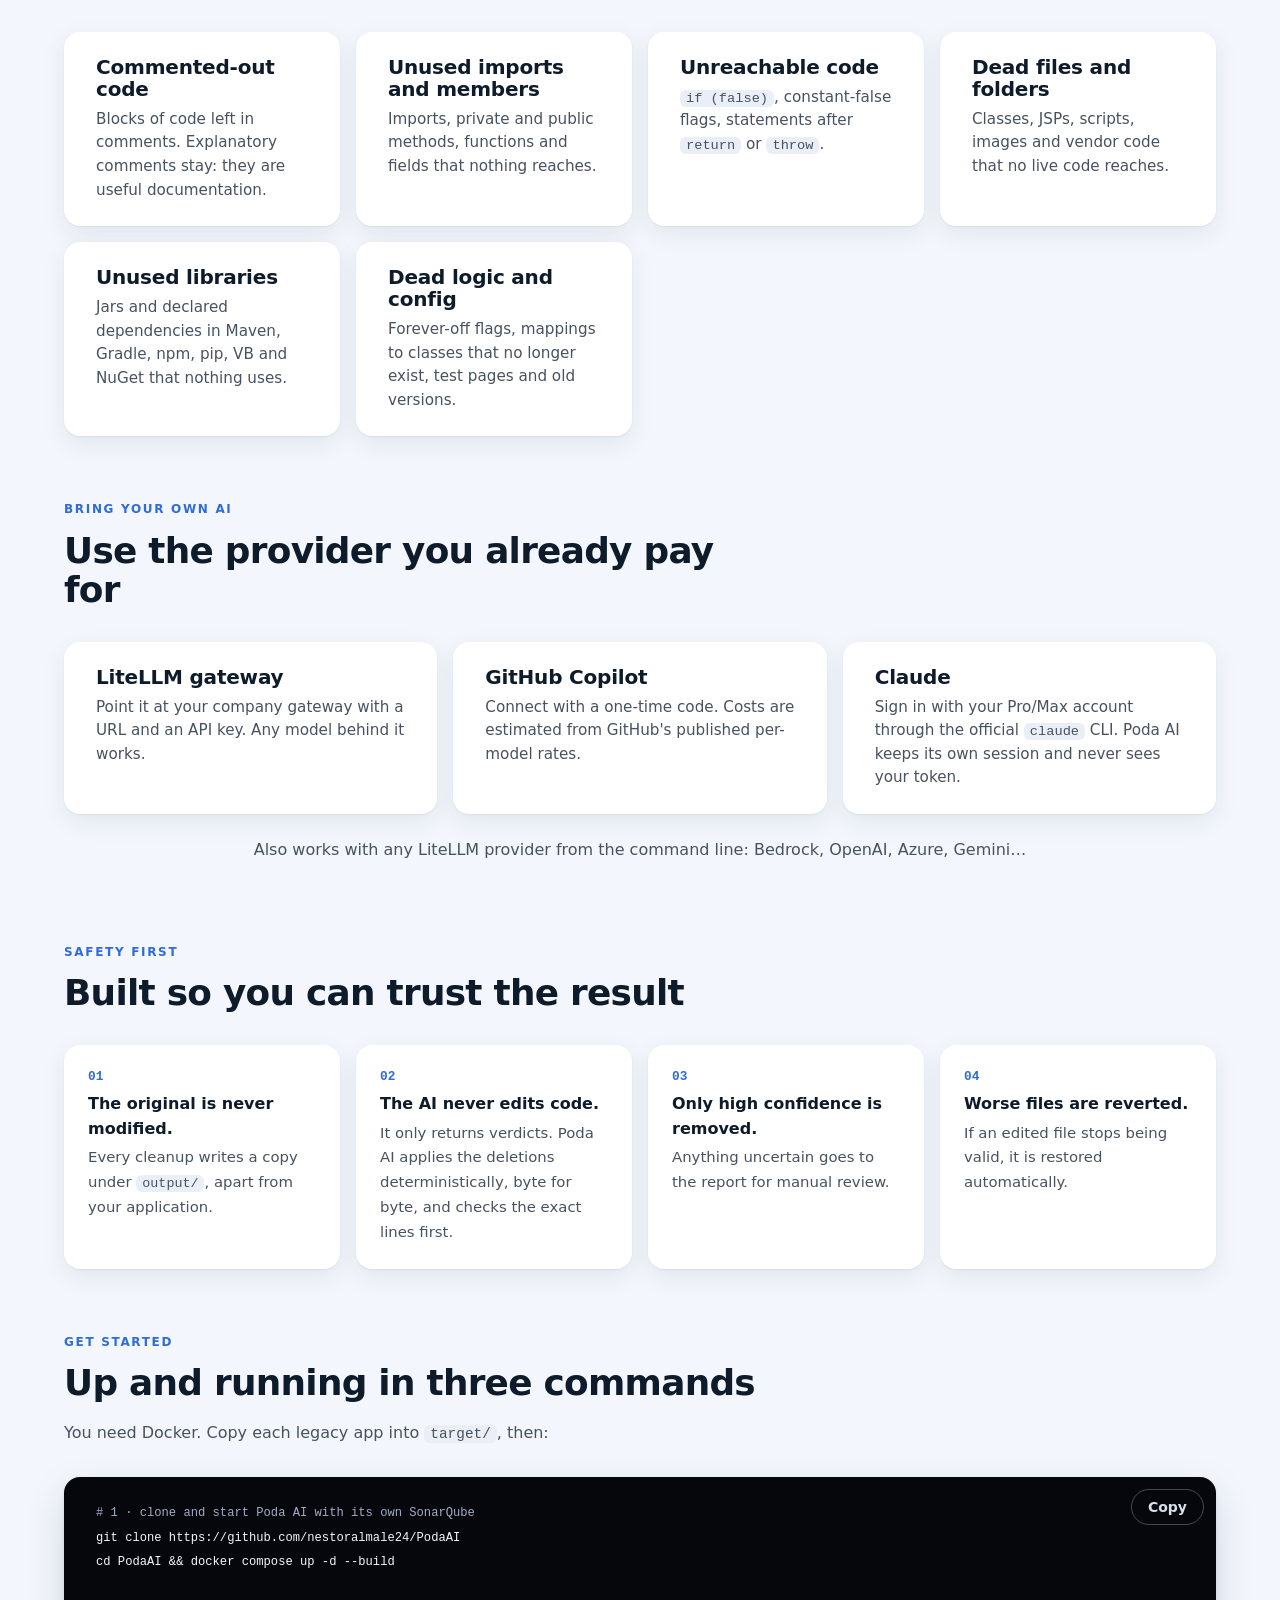
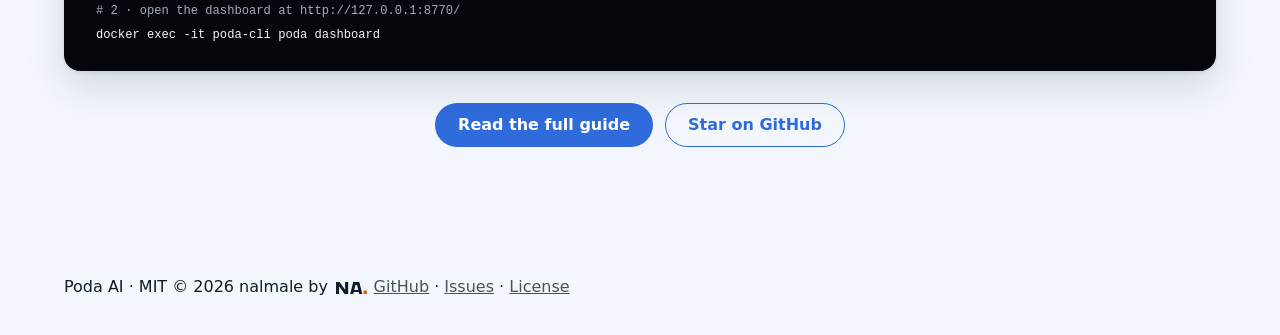
==== commit db931456: "feat: add Spanish mode to promo site Co-Authored-By: Claude Sonnet 5.5 <noreply@anthropic.com>" ====
--- a/site/index.html
+++ b/site/index.html
@@ -34,6 +34,10 @@
     <a class="btn btn-secondary btn-sm" href="https://github.com/nestoralmale24/PodaAI">
       <svg viewBox="0 0 16 16" width="16" height="16" aria-hidden="true" fill="currentColor"><path d="M8 0C3.58 0 0 3.58 0 8a8 8 0 0 0 5.47 7.59c.4.07.55-.17.55-.38v-1.33c-2.23.48-2.7-1.07-2.7-1.07-.36-.92-.89-1.17-.89-1.17-.73-.5.05-.49.05-.49.8.06 1.23.83 1.23.83.71 1.22 1.87.87 2.33.66.07-.52.28-.87.5-1.07-1.78-.2-3.64-.89-3.64-3.95 0-.87.31-1.59.82-2.15-.08-.2-.36-1.02.08-2.12 0 0 .67-.21 2.2.82a7.6 7.6 0 0 1 4 0c1.53-1.04 2.2-.82 2.2-.82.44 1.1.16 1.92.08 2.12.51.56.82 1.27.82 2.15 0 3.07-1.87 3.75-3.65 3.95.29.25.54.73.54 1.48v2.2c0 .21.15.46.55.38A8 8 0 0 0 16 8c0-4.42-3.58-8-8-8z"/></svg>
       GitHub</a>
+    <div class="lang" role="group" aria-label="Language / Idioma">
+      <button type="button" data-lang="en" title="English (UK)" aria-label="English (UK)" aria-pressed="true"><svg viewBox="0 0 60 30" aria-hidden="true"><clipPath id="ukc2"><path d="M0 0v30h60V0z"/></clipPath><g clip-path="url(#ukc2)"><path d="M0 0v30h60V0z" fill="#012169"/><path d="M0 0l60 30m0-30L0 30" stroke="#fff" stroke-width="6"/><path d="M0 0l60 30m0-30L0 30" stroke="#C8102E" stroke-width="3" clip-path="inset(0)"/><path d="M30 0v30M0 15h60" stroke="#fff" stroke-width="10"/><path d="M30 0v30M0 15h60" stroke="#C8102E" stroke-width="6"/></g></svg></button>
+      <button type="button" data-lang="es" title="Español (España)" aria-label="Español (España)" aria-pressed="false"><svg viewBox="0 0 3 2" aria-hidden="true"><rect width="3" height="2" fill="#AA151B"/><rect y=".5" width="3" height="1" fill="#F1BF00"/></svg></button>
+    </div>
     <button class="theme-toggle" id="themeToggle" type="button" aria-pressed="false" title="Toggle theme">
       <svg class="ico-moon" viewBox="0 0 24 24" fill="none" stroke="currentColor" stroke-width="2" stroke-linecap="round" stroke-linejoin="round" aria-hidden="true"><path d="M21 12.8A9 9 0 1 1 11.2 3a7 7 0 0 0 9.8 9.8z"/></svg>
       <svg class="ico-sun" viewBox="0 0 24 24" fill="none" stroke="currentColor" stroke-width="2" stroke-linecap="round" stroke-linejoin="round" aria-hidden="true"><circle cx="12" cy="12" r="4"/><path d="M12 2v2M12 20v2M4.9 4.9l1.4 1.4M17.7 17.7l1.4 1.4M2 12h2M20 12h2M4.9 19.1l1.4-1.4M17.7 6.3l1.4-1.4"/></svg>
@@ -221,7 +225,7 @@
 <span class="c"># 2 · open the dashboard at http://127.0.0.1:8770/</span>
 docker exec -it poda-cli poda dashboard</code></pre>
     </div>
-    <div class="cta center"><a class="btn btn-primary" href="https://github.com/nestoralmale24/PodaAI#quick-start">Read the full guide</a><a class="btn btn-secondary" href="https://github.com/nestoralmale24/PodaAI">Star on GitHub</a></div>
+    <div class="cta center"><a class="btn btn-primary" href="https://github.com/nestoralmale24/PodaAI#quick-start" data-href-es="https://github.com/nestoralmale24/PodaAI/blob/develop/README.es.md#puesta-en-marcha">Read the full guide</a><a class="btn btn-secondary" href="https://github.com/nestoralmale24/PodaAI">Star on GitHub</a></div>
   </section>
 </main>
 
@@ -232,6 +236,7 @@
     <span><a href="https://github.com/nestoralmale24/PodaAI">GitHub</a> · <a href="https://github.com/nestoralmale24/PodaAI/issues">Issues</a> · <a href="https://github.com/nestoralmale24/PodaAI/blob/develop/LICENSE">License</a></span>
   </div>
 </footer>
+<script src="i18n.js"></script>
 <script src="site.js"></script>
 </body>
 </html>
--- a/site/site.css
+++ b/site/site.css
@@ -138,3 +138,10 @@
 .foot { justify-content: space-between; }
 .byline { display: inline-flex; align-items: center; gap: 6px; } .byline img { height: 16px; }
 .site-footer a { color: var(--c-muted); }
+
+/* language switch (same as the dashboard) */
+.lang { display: inline-flex; padding: 2px; gap: 2px; background: var(--c-sunken); border-radius: var(--r-pill); }
+.lang button { display: grid; place-items: center; width: 28px; height: 24px; padding: 0; border: 0; border-radius: var(--r-pill); background: transparent; cursor: pointer; opacity: .55; transition: opacity .2s ease, background-color .22s var(--ease-out); }
+.lang button:hover { opacity: .9; }
+.lang button[aria-pressed="true"] { opacity: 1; background: var(--c-surface); box-shadow: var(--c-shadow); }
+.lang svg { width: 18px; height: 12px; border-radius: 2px; display: block; }
